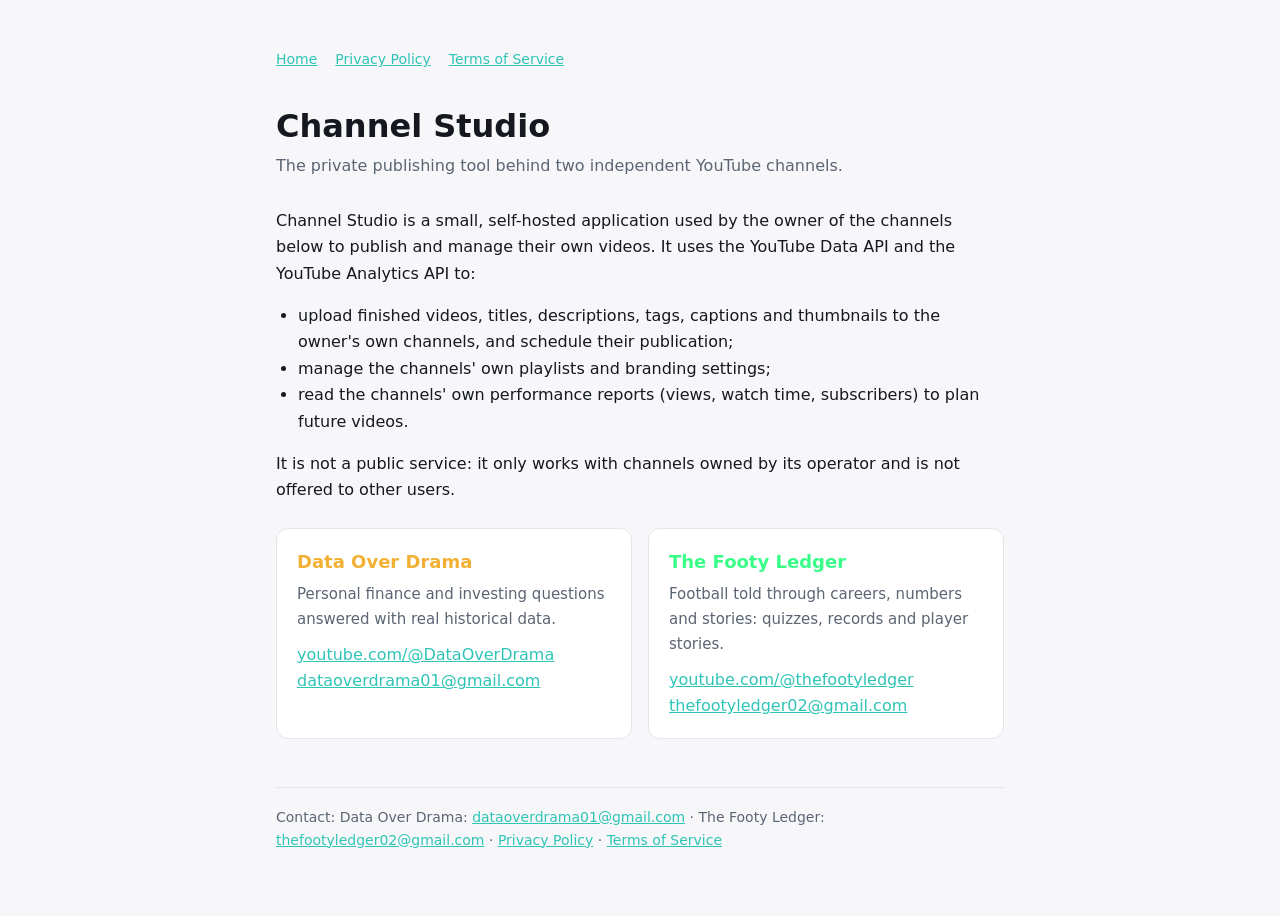
==== index.html @ 48ef2ec3 "Channel Studio site: home, privacy policy, terms Co-Authored-By: Claude Opus 5.5 <noreply@anthropic." ====
<!doctype html>
<html lang="en">
<head>
  <meta charset="utf-8">
  <meta name="viewport" content="width=device-width, initial-scale=1">
  <title>Channel Studio</title>
  <meta name="description" content="Channel Studio is the private publishing tool behind the YouTube channels Data Over Drama and The Footy Ledger.">
  <link rel="stylesheet" href="style.css">
</head>
<body>
<main>
  <header>
    <nav><a href="./">Home</a><a href="privacy.html">Privacy Policy</a><a href="terms.html">Terms of Service</a></nav>
  </header>
  <h1>Channel Studio</h1>
  <p class="sub">The private publishing tool behind two independent YouTube channels.</p>

  <p>Channel Studio is a small, self-hosted application used by the owner of the channels below to publish and manage their own videos. It uses the YouTube Data API and the YouTube Analytics API to:</p>
  <ul>
    <li>upload finished videos, titles, descriptions, tags, captions and thumbnails to the owner's own channels, and schedule their publication;</li>
    <li>manage the channels' own playlists and branding settings;</li>
    <li>read the channels' own performance reports (views, watch time, subscribers) to plan future videos.</li>
  </ul>
  <p>It is not a public service: it only works with channels owned by its operator and is not offered to other users.</p>

  <div class="cards">
    <div class="card dod">
      <h3>Data Over Drama</h3>
      <p>Personal finance and investing questions answered with real historical data.</p>
      <a href="https://www.youtube.com/@DataOverDrama">youtube.com/@DataOverDrama</a><br><a href="mailto:dataoverdrama01@gmail.com">dataoverdrama01@gmail.com</a>
    </div>
    <div class="card fl">
      <h3>The Footy Ledger</h3>
      <p>Football told through careers, numbers and stories: quizzes, records and player stories.</p>
      <a href="https://www.youtube.com/@thefootyledger">youtube.com/@thefootyledger</a><br><a href="mailto:thefootyledger02@gmail.com">thefootyledger02@gmail.com</a>
    </div>
  </div>

  <footer>
    Contact: Data Over Drama: <a href="mailto:dataoverdrama01@gmail.com">dataoverdrama01@gmail.com</a> · The Footy Ledger: <a href="mailto:thefootyledger02@gmail.com">thefootyledger02@gmail.com</a> · <a href="privacy.html">Privacy Policy</a> · <a href="terms.html">Terms of Service</a>
  </footer>
</main>
</body>
</html>
---- style.css ----
:root {
  --bg: #0e1117;
  --panel: #151b26;
  --fg: #eef0f4;
  --muted: #9aa4b2;
  --gold: #f2b134;
  --teal: #2ec4b6;
  --neon: #39ff88;
  --line: #262c36;
}
@media (prefers-color-scheme: light) {
  :root { --bg: #f7f7f9; --panel: #ffffff; --fg: #15181e; --muted: #5b6573; --line: #e2e5ea; }
}
* { box-sizing: border-box; }
body {
  margin: 0;
  background: var(--bg);
  color: var(--fg);
  font: 16px/1.65 system-ui, -apple-system, "Segoe UI", Roboto, Arial, sans-serif;
}
main { max-width: 760px; margin: 0 auto; padding: 48px 16px 64px; }
header nav { display: flex; gap: 18px; flex-wrap: wrap; font-size: 14px; margin-bottom: 36px; }
a { color: var(--teal); }
h1 { font-size: 32px; line-height: 1.2; margin: 0 0 8px; }
h2 { font-size: 20px; margin: 32px 0 8px; }
.sub { color: var(--muted); margin: 0 0 28px; }
.cards { display: grid; grid-template-columns: repeat(auto-fit, minmax(240px, 1fr)); gap: 16px; margin: 24px 0; }
.card { background: var(--panel); border: 1px solid var(--line); border-radius: 12px; padding: 18px 20px; }
.card h3 { margin: 0 0 6px; font-size: 18px; }
.card p { margin: 0 0 10px; color: var(--muted); font-size: 15px; }
.dod h3 { color: var(--gold); }
.fl h3 { color: var(--neon); }
ul { padding-left: 22px; }
footer { margin-top: 48px; padding-top: 18px; border-top: 1px solid var(--line); color: var(--muted); font-size: 14px; }
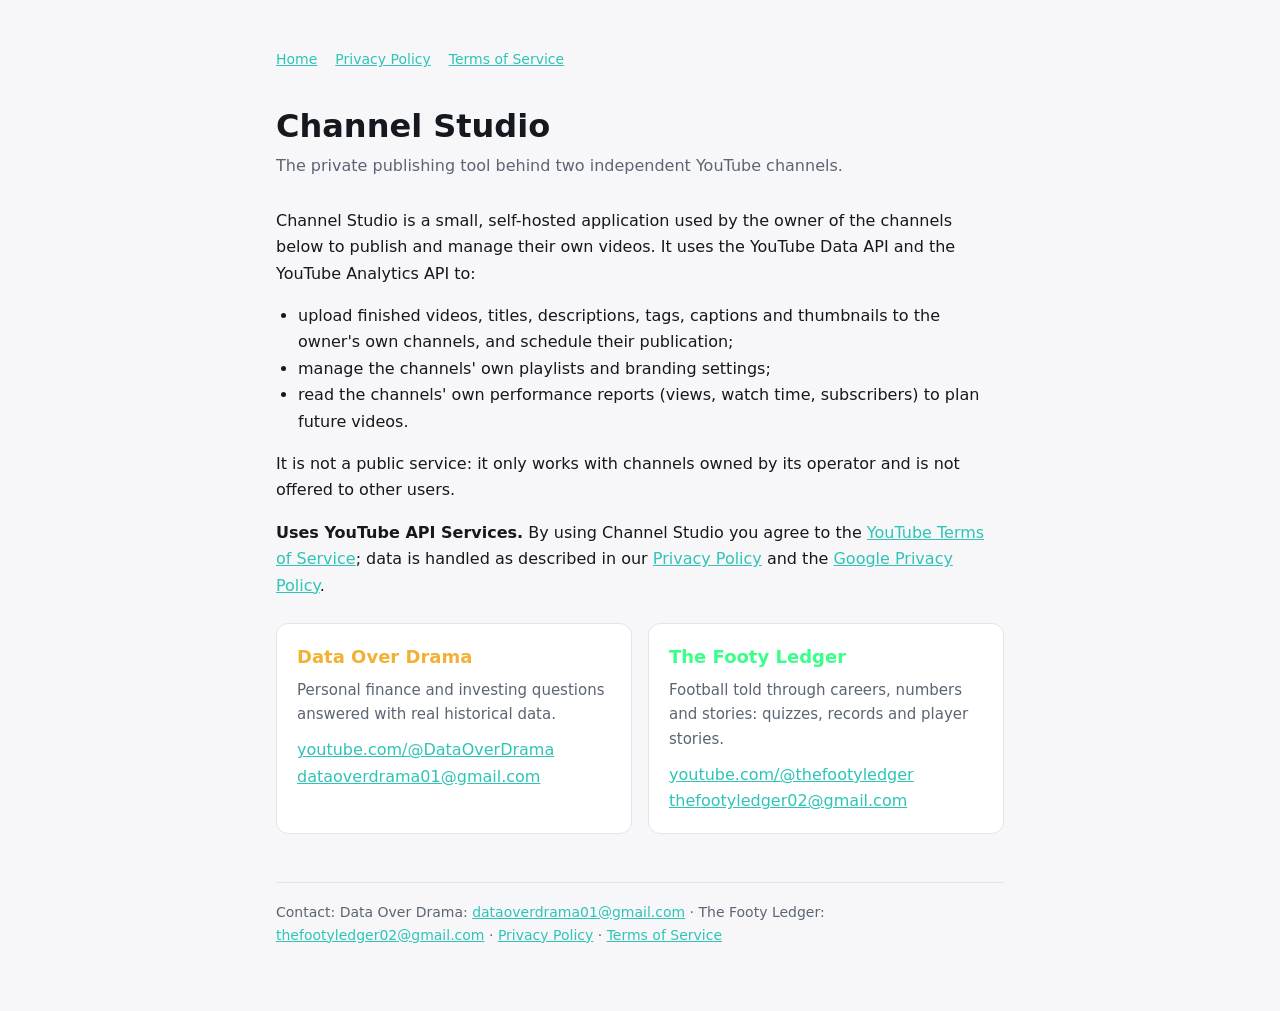
==== commit 5e18e3f4: "Privacy: 30-day retention for YouTube API data; home: YouTube API Services notice Co-Authored-By: Cl" ====
--- a/index.html
+++ b/index.html
@@ -23,6 +23,8 @@
   </ul>
   <p>It is not a public service: it only works with channels owned by its operator and is not offered to other users.</p>
 
+  <p><strong>Uses YouTube API Services.</strong> By using Channel Studio you agree to the <a href="https://www.youtube.com/t/terms">YouTube Terms of Service</a>; data is handled as described in our <a href="privacy.html">Privacy Policy</a> and the <a href="http://www.google.com/policies/privacy">Google Privacy Policy</a>.</p>
+
   <div class="cards">
     <div class="card dod">
       <h3>Data Over Drama</h3>
